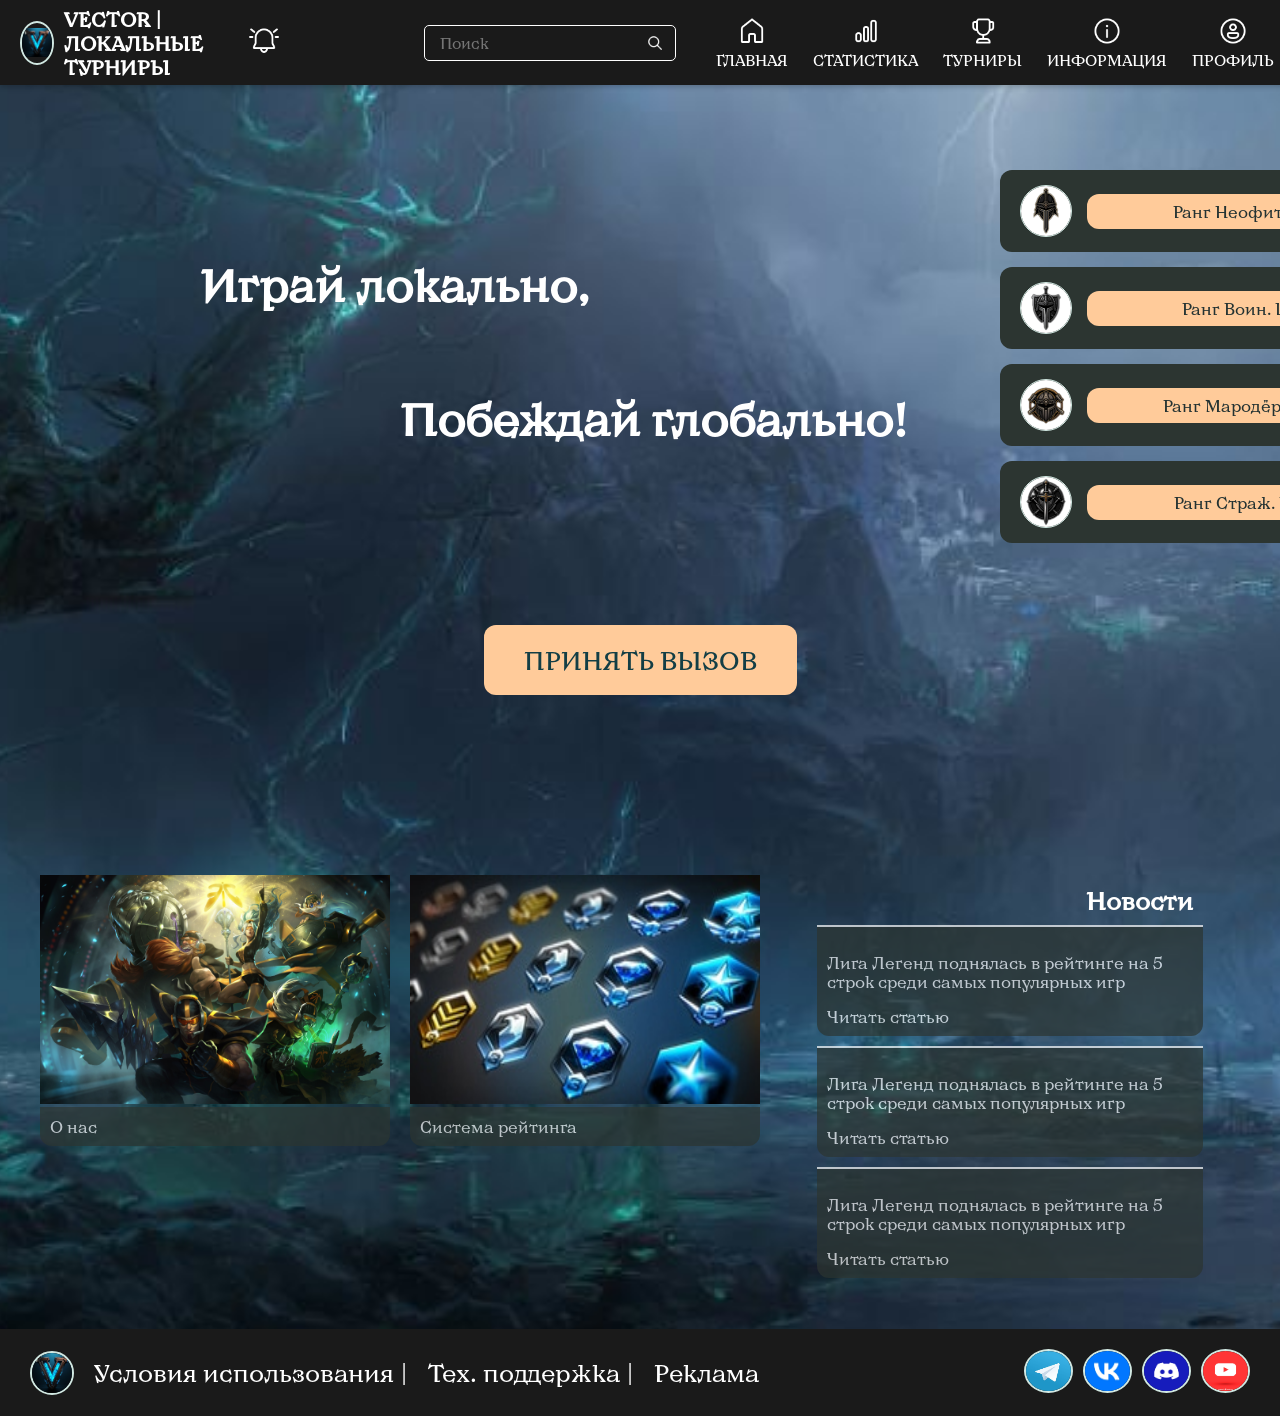
==== index.html @ 4cb8a170 "Figma layout Website" ====
<!DOCTYPE html>
<html lang="ru">
<head>
    <meta charset="UTF-8">
    <meta name="viewport" content="width=device-width, initial-scale=1.0">
    <title>VECTOR | ЛОКАЛЬНЫЕ ТУРНИРЫ</title>
    <link rel="stylesheet" href="style.css">
</head>
<body>
    <header>
       <div class="logo">
    <div class="logo-circle">
        <img src="images/logo_icon.jpg" alt="VECTOR Logo">
    </div>
    <span class="logo-text">VECTOR | <br>ЛОКАЛЬНЫЕ ТУРНИРЫ</span>
</div>
<div class="header-right">
   <div class="notification-bell">
            <img src="images/icons8-уведомление-48.png" alt="Уведомления" class="bell-icon">
        </div>      
    <div class="search-bar">
    <input type="text" placeholder="Поиск">
    <img src="images/icons8-лупа-48.png" alt="Поиск" class="search-icon">
</div>
</div>
       <nav>
    <ul>
        <li>
            <a href="index.html">
                <img src="images/icons8-главная-48.png" alt="Главная" class="nav-icon">
                <span>ГЛАВНАЯ</span>
            </a>
        </li>
        <li>
            <a href="#">
                <img src="images/icons8-рейтинг-48.png" alt="Статистика" class="nav-icon">
                <span>СТАТИСТИКА</span>
            </a>
        </li>
        <li>
            <a href="tourney_choiceMap.html">
                <img src="images/icons8-трофей-48.png" alt="Турниры" class="nav-icon">
                <span>ТУРНИРЫ</span>
            </a>
        </li>
        <li>
            <a href="info.html">
                <img src="images/icons8-информация-48.png" alt="Информация" class="nav-icon">
                <span>ИНФОРМАЦИЯ</span>
            </a>
        </li>
        <li>
            <a href="#">
                <img src="images/icons8_пользователь_мужчина_в_кружке_48.png" alt="Профиль" class="nav-icon">
                <span>ПРОФИЛЬ</span>
            </a>
        </li>
    </ul>
</nav>
    </header>
    <main>
        <section class="slogan1">
            <h1>Играй локально,</h1>
        </section>
        <section class="slogan2">
            <h2>Побеждай глобально!</h2>
        </section>
        <section class="rankings">
            <div class="rank">
                <div class="rank-logo">
                    <img src="images/Без имени-1.png" alt="Avatar1">
                </div>
                <div class="inner-rank">Ранг Неофит. I Дивизион</div>
            </div>
            <div class="rank">
                <div class="rank-logo">
                    <img src="images/Без имени-2.png" alt="Avatar1">
                </div>
                <div class="inner-rank">Ранг Воин. II Дивизион</div>
            </div>
            <div class="rank">
                <div class="rank-logo">
                    <img src="images/Без имени-3.png" alt="Avatar1">
                </div>
                <div class="inner-rank">Ранг Мародёр. III Дивизион</div>
            </div>
            <div class="rank">
                <div class="rank-logo">
                    <img src="images/Без имени-4.png" alt="Avatar1">
                </div>
                <div class="inner-rank">Ранг Страж. IV Дивизион</div>
            </div>
        </section>
        <button class="cta-button">ПРИНЯТЬ ВЫЗОВ</button>
        <section class="horizontal-blocks">
            <div class="info">
                <div class="info-item">
                    <img src="images/к2.jpg" alt="О нас">
                    <div class="text-block">
                    <div class="info-text">О нас</div>
                    </div>
                </div>
                <div class="info-item">
                    <img src="images/rating.jpg" alt="Система рейтинга">
                    <div class="text-block">
                    <div class="info-text">Система рейтинга</div>
                    </div>
                </div>
            </div>
    
            <div class="news">
                <h2 class="news-title">Новости</h2>
                <div class="news-item">
                    <p>Лига Легенд поднялась в рейтинге на 5 строк среди самых популярных игр</p>
                    <a href="#">Читать статью</a>
                </div>
                <div class="news-item">
                    <p>Лига Легенд поднялась в рейтинге на 5 строк среди самых популярных игр</p>
                    <a href="#">Читать статью</a>
                </div>
                <div class="news-item">
                    <p>Лига Легенд поднялась в рейтинге на 5 строк среди самых популярных игр</p>
                    <a href="#">Читать статью</a>
                </div>
            </div>
        </section>
    </main>
   <footer>
    <div class="footer-container">
        <div class="footer-links">
            <div class="logo">
                <div class="logo-circle">
                    <img src="images/logo_icon.jpg" alt="VECTOR Logo">
                </div>
            </div>
            <a href="#">Условия использования  | </a>
            <a href="#">Тех. поддержка  | </a>
            <a href="#">Реклама</a>
        </div>
        <div class="social-media">
            <a href="#"><img src="images/telega.jpg" alt="Telegram"></a>
            <a href="https://vk.com/xellkart" target="_blank" rel="noopener noreferrer"><img src="images/vk.jpg" alt="VK"></a>
            <a href="#"><img src="images/ds.jpg" alt="Discord"></a>
            <a href="#"><img src="images/youtube.jpg" alt="YouTube"></a>
        </div>
    </div>
</footer>
</body>
</html>
---- style.css ----
@font-face {
    font-family: 'KyivType Titling';
    src: url('fonts/KyivTypeTitling-Medium2.otf') format('opentype');
    font-weight: normal;
    font-style: normal;
    font-display: swap;
}
body {
    font-family: 'KyivType Titling', Medium2;
    background: url('images/background.jpg') no-repeat center center;
    background-attachment: scroll;
    background-size: cover;
    color: #ffffff;
    margin: 0;
    padding: 0;
}

header {
    position: fixed;
    display: flex;
    justify-content: space-between;
    align-items: center;
    padding: 0 20px;
    background-color: #1a1a1a;
    top: 0;         
    left: 0;        
    width: 98%;     
    z-index: 1000;   /* Чтобы шапка была поверх других элементов */
    box-shadow: 0 2px 5px rgba(0, 0, 0, 0.2); /* Тень для красоты */
}

.logo-text {
    font-size: 20px;
}
/* Обертка для элементов справа в шапке */
.header-right {
    display: flex;
    align-items: center;
    gap: 15px;
}

/* Стили для колокольчика */
.notification-bell {
    position: relative;
    cursor: pointer;
}

.bell-icon {
    padding-right:130px;
    width: 30px;
    height: 30px;
}

/* Счетчик уведомлений (необязательно) */
.notification-counter {
    position: absolute;
    top: -5px;
    right: -5px;
    background-color: #ff4757;
    color: white;
    border-radius: 50%;
    width: 18px;
    height: 18px;
    display: flex;
    align-items: center;
    justify-content: center;
    font-size: 10px;
    font-weight: bold;
}

/* Анимация при наведении */
.notification-bell:hover {
    transform: scale(1.1);
}

/* Обновленные стили для search-bar */
.search-bar {
    position: relative;
    display: flex;
    align-items: center;
}

.search-bar input {
    padding: 8px 35px 8px 15px;
    font-family: 'KyivType Titling', Medium2;
    font-size: 15px;
    padding: 8px 35px 8px 15px; /* Увеличиваем правый отступ для иконки */
    border: 1px solid #ffffff;
    border-radius: 5px; 
    background-color: #1a1a1a;
    color: #ffffff;
    width: 200px;
    outline: none;
}

.search-icon {
    position: absolute;
    right: 12px;
    width: 18px;
    height: 18px;
    pointer-events: none; /* Чтобы клик по иконке не блокировал поле ввода */
}

nav ul {
    list-style: none;
    display: flex;
    gap: 25px; /* Увеличиваем промежуток между пунктами */
}

nav li a {
    display: flex;
    flex-direction: column;
    align-items: center;
    color: #ffffff;
    text-decoration: none;
    gap: 5px; /* Расстояние между иконкой и текстом */
}

nav li a span {
    font-size: 15px; 
}

.nav-icon {
    width: 30px; /* Размер иконок */
    height: 30px;
    object-fit: contain;
}


/* Эффект при наведении */
nav a:hover {
    color: #00B7FF;
}

.slogan1 {
    font-size: 30px;
    padding-top: 200px;
    padding-left: 200px;
    margin: 20px 0;
}

.slogan2 {
    font-size: 30px;
    padding-top: 5px;
    padding-left: 400px;
    margin: 20px 0;
}

.rankings {
    position: absolute;
    top: 170px;
    left: 1000px;
    display: flex;
    flex-direction: column;
    gap: 15px;
}

.rank {
    background-color: #2C3531;
    padding: 15px 20px;
    border-radius: 12px;
    width: 450px;
    display: flex;
    align-items: center;
    gap: 15px;
    position: relative;
}

.rank-logo {
    width: 50px;
    height: 50px;
    border-radius: 50%;
    overflow: hidden;
    border: 1px solid #D1E8E2;
    flex-shrink: 0;
}

.rank-logo img {
    width: 100%;
    height: 100%;
    object-fit: contain;
}

.inner-rank {
    background-color: #FFCB9A;
    color: #233232;
    padding: 8px 15px;
    border-radius: 12px;
    flex-grow: 1;
    text-align: center;
}

.cta-button { 
    display: block;
    margin: 180px auto; 
    padding: 20px 40px;
    font-family: 'KyivType Titling', 'Medium2';
    background-color: #FFCB9A; 
    color: #133E45; 
    font-size: 25px;
    top: 200px; 
    border: none; 
    border-radius: 12px; 
    cursor: pointer; 
}


.horizontal-blocks {
    display: flex;
    justify-content: space-between;
    align-items: flex-start;
    gap: 20px;
    margin: 40px auto;
    max-width: 1200px;
    padding: 0 20px;
}

.info-item {
    position: relative; /* Родитель для абсолютного позиционирования */
    display: inline-block;
    min-width: 300px;
    max-width: 600px;
}

.text-block {
    position: absolute; /* Текст поверх изображения */
    bottom: 1; /* Прижимаем к низу */
    left: 0;
    background-color: #2C3531;
    opacity: 0.7;
    padding: 10px;
    border-bottom-left-radius: 12px;
    border-bottom-right-radius: 12px;
    width: 100%; /* На всю ширину родителя */
    box-sizing: border-box; /* Учитывает padding в ширине */
}

.info-text {
    color: #ffffff;
    margin: 0; /* Убираем отступы у текста */
}

.info {
    display: flex;
    gap: 20px;
}
.info-item img {
    width: 350px;
    height: 229px;
}
.news-title {
    text-align:right;
    margin: 10px auto;
    width: 80%;
    
}
.news {
    margin: 0px 0;
    padding-left: 300px;
    padding: 1px;
    border-radius: 12px;
}

.news-item {
    background-color: #2C3531;
    opacity: 70%;
    padding: 10px;
    border-top: 2px solid #ffffff; /* Белая линия только сверху */
    border-bottom-left-radius: 12px;
    border-bottom-right-radius: 12px;
    margin: 10px auto;
    width: 80%;
    text-align: left;
}

footer {
    background-color: #1a1a1a;
    padding: 10px 10px; /* Внешние отступы (как в header) */
}

.footer-container {
    display: flex;
    justify-content: space-between;
    align-items: center;
    padding: 10px 20px;
    background-color: #1a1a1a;
}

.footer-links {
    display: flex;
    align-items: center; /* Выравнивание лого и ссылок по вертикали */
    gap: 20px;
    font-size: 24px;
}

.social-media {
    display: flex;
    gap: 10px;
}

.social-media img {
    width: 45px;
    height: 40px;
    border-radius: 50%;
    border: 2px solid #D1E8E2;
}

a {
    text-decoration: none;
    color: #ffffff;
}

/* Стили для логотипа с кругом */
.logo {
    display: flex;
    align-items: center;
    gap: 10px;
    font-size: 24px;
    font-weight: bold;
}

.logo-circle {
    width: 40px;
    height: 40px;
    border-radius: 50%;
    display: flex;
    align-items: center;
    justify-content: center;
    overflow: hidden;
    border: 2px solid #D1E8E2;
}

.logo-circle img {
    width: 100%;
    height: 100%;
    object-fit: contain;
}
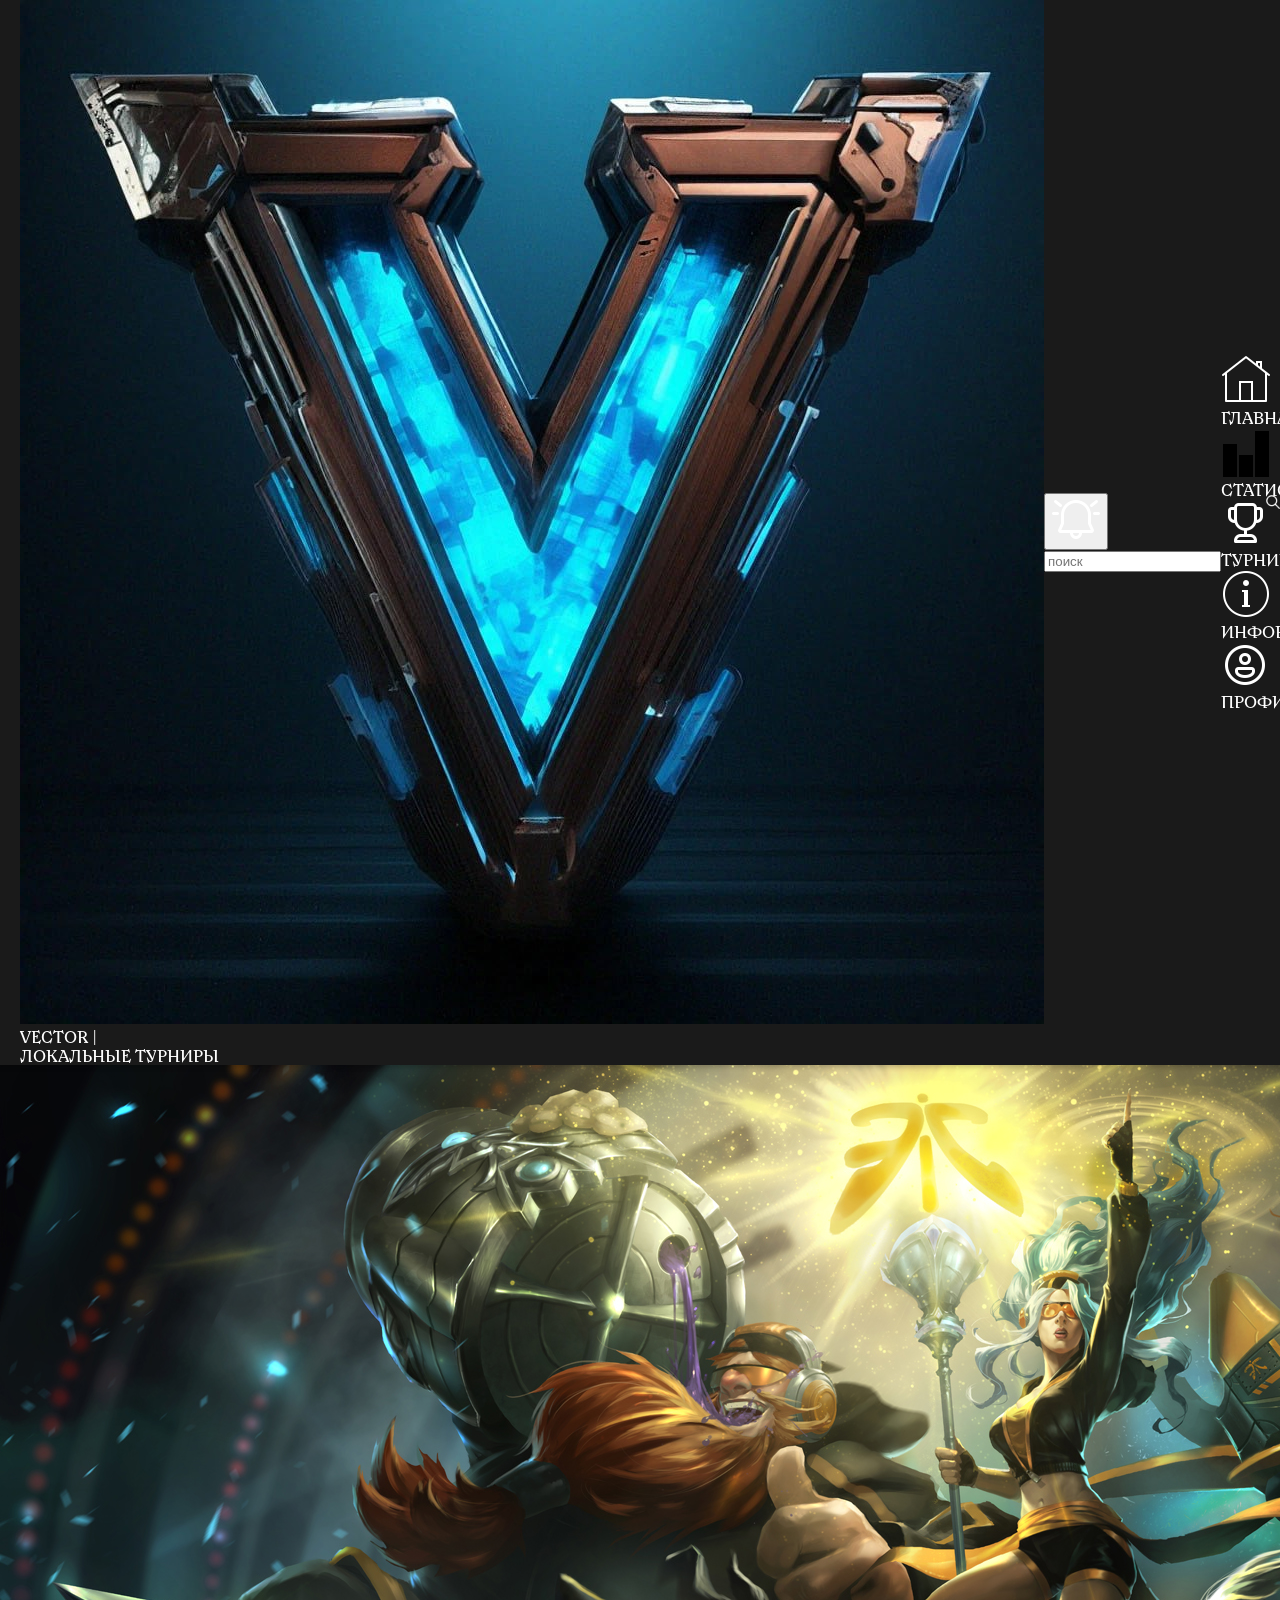
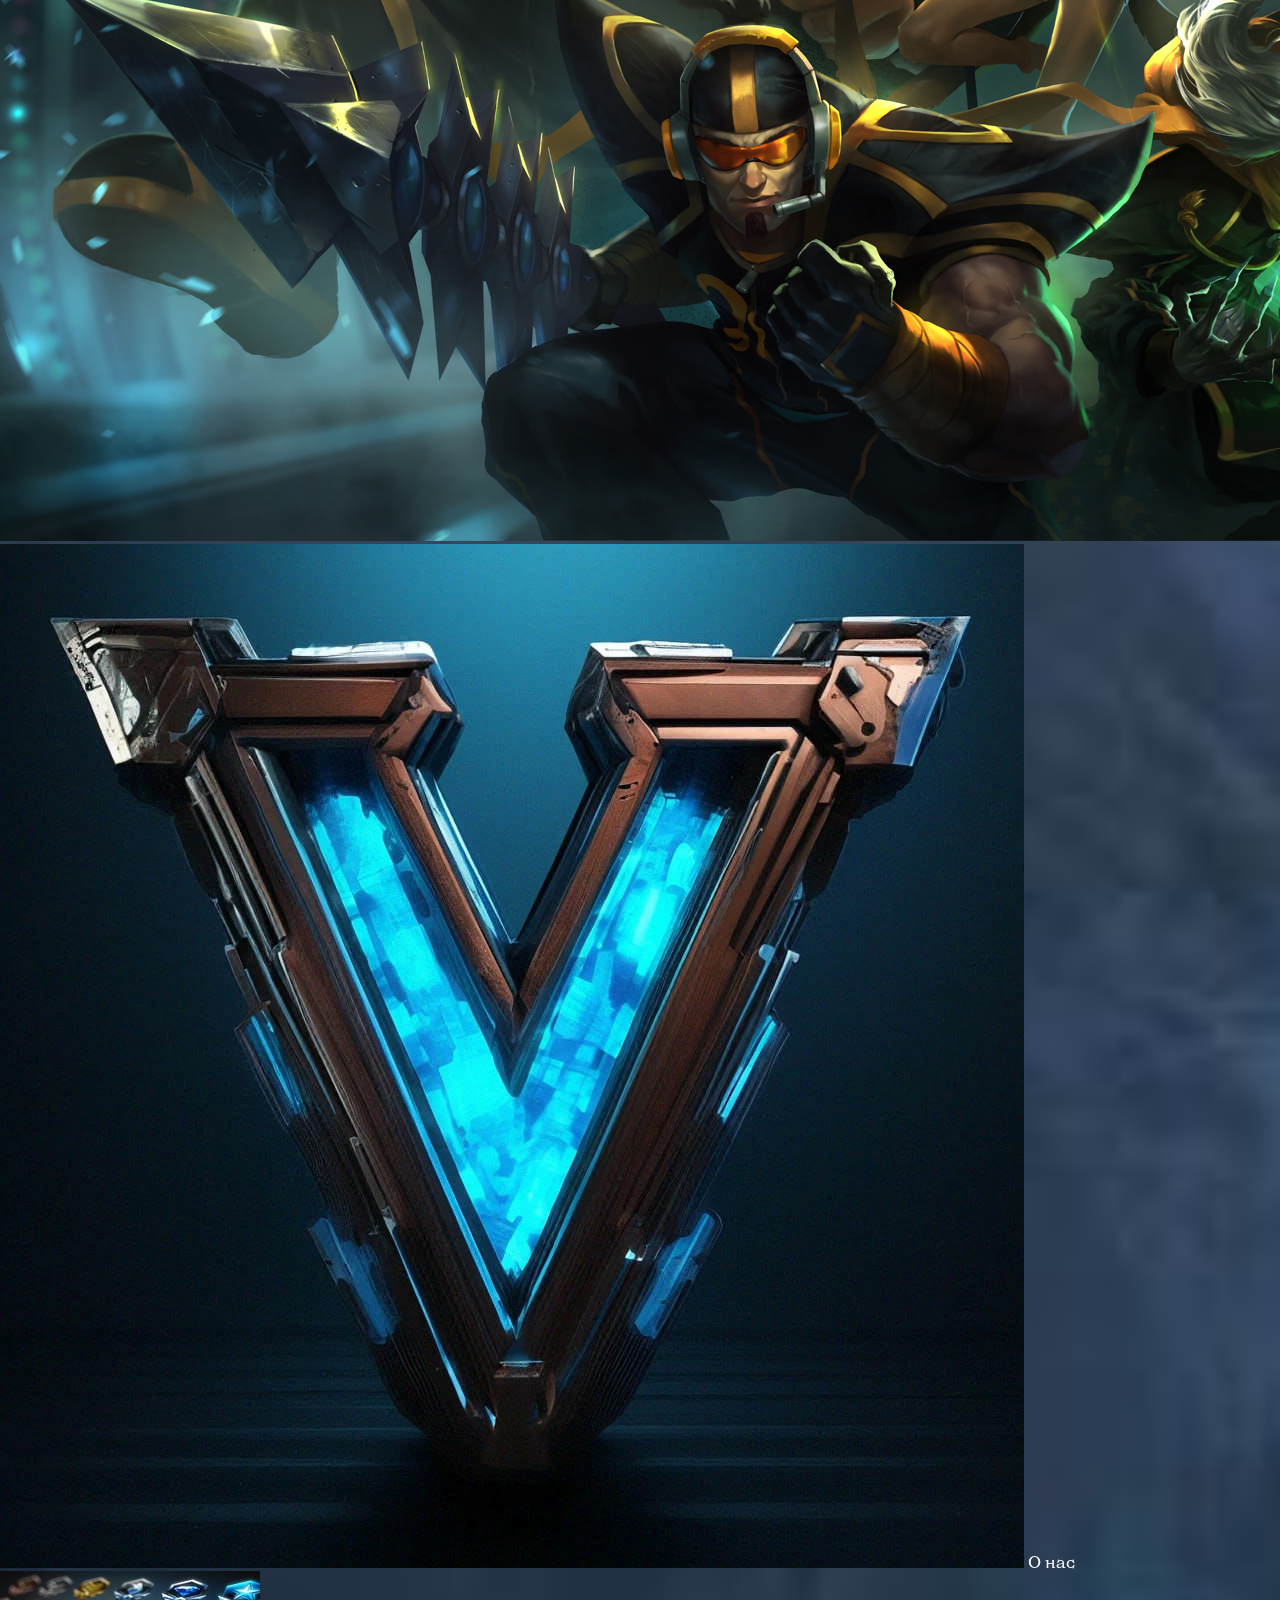
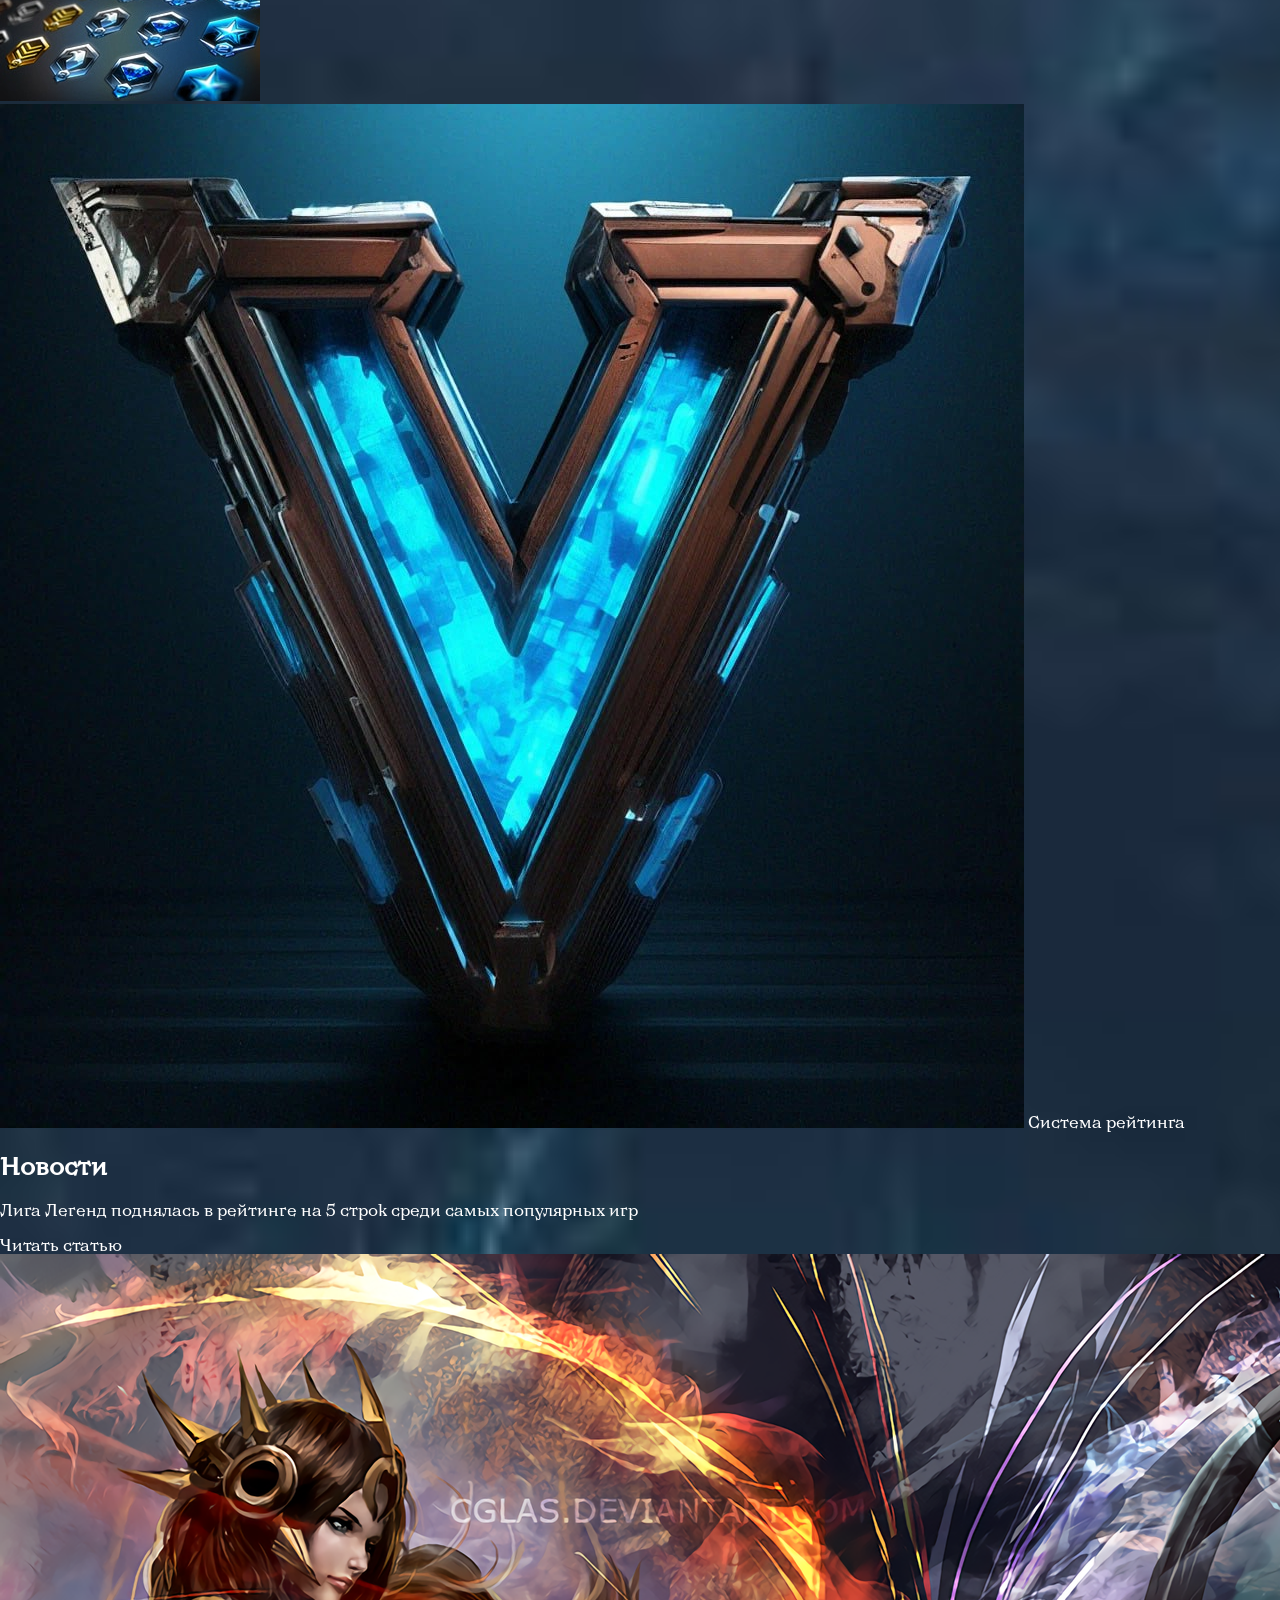
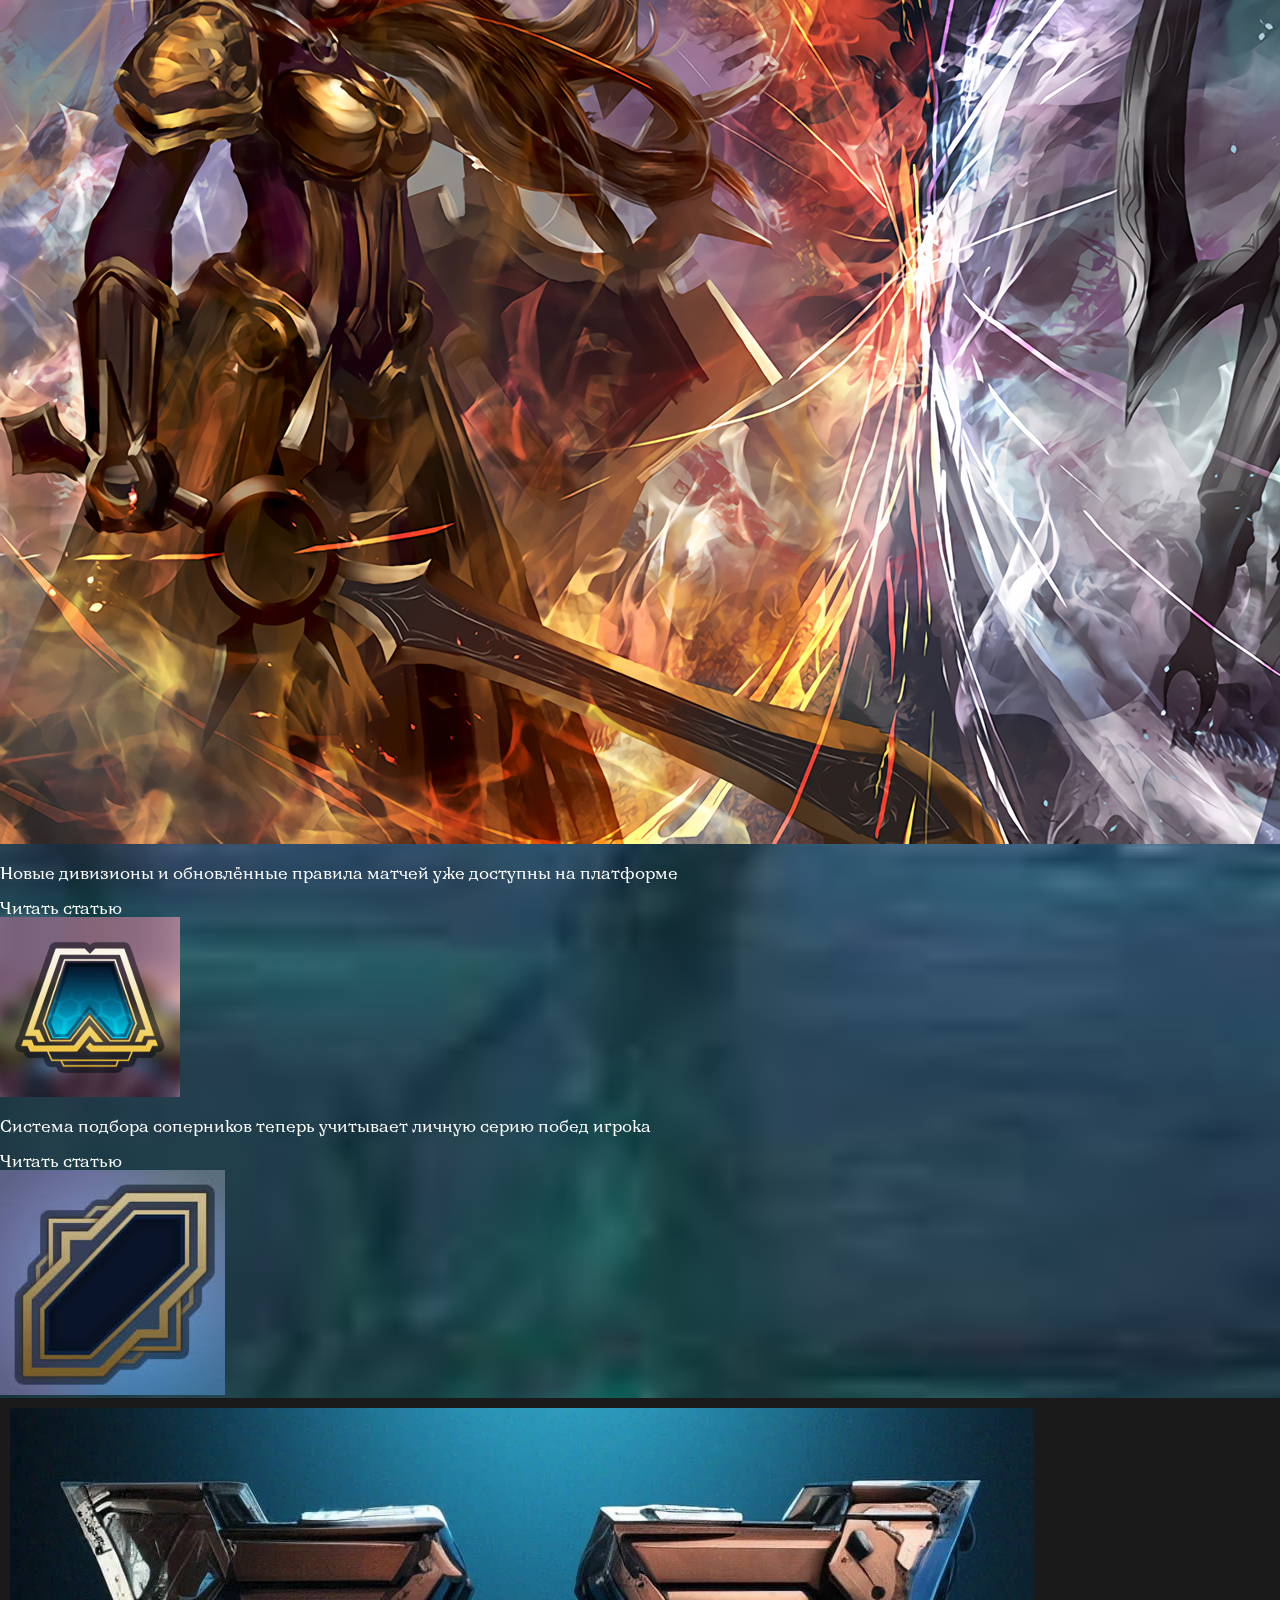
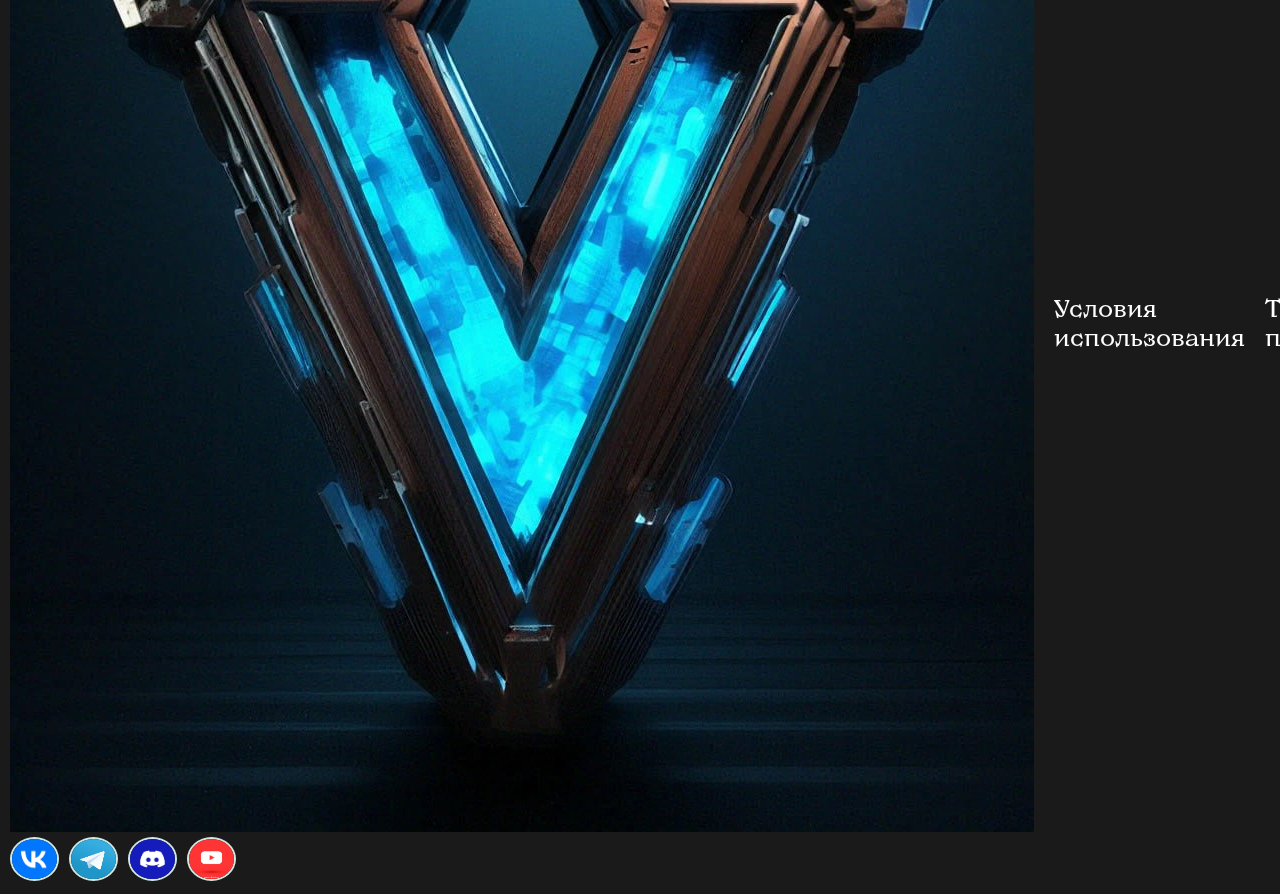
==== commit 0c740b4b: "Update home page layout" ====
--- a/index.html
+++ b/index.html
@@ -1,149 +1,157 @@
-<!DOCTYPE html>
+﻿<!DOCTYPE html>
 <html lang="ru">
 <head>
     <meta charset="UTF-8">
     <meta name="viewport" content="width=device-width, initial-scale=1.0">
-    <title>VECTOR | ЛОКАЛЬНЫЕ ТУРНИРЫ</title>
+    <title>VECTOR | Локальные турниры</title>
     <link rel="stylesheet" href="style.css">
 </head>
 <body>
-    <header>
-       <div class="logo">
-    <div class="logo-circle">
-        <img src="images/logo_icon.jpg" alt="VECTOR Logo">
-    </div>
-    <span class="logo-text">VECTOR | <br>ЛОКАЛЬНЫЕ ТУРНИРЫ</span>
-</div>
-<div class="header-right">
-   <div class="notification-bell">
-            <img src="images/icons8-уведомление-48.png" alt="Уведомления" class="bell-icon">
-        </div>      
-    <div class="search-bar">
-    <input type="text" placeholder="Поиск">
-    <img src="images/icons8-лупа-48.png" alt="Поиск" class="search-icon">
-</div>
-</div>
-       <nav>
-    <ul>
-        <li>
-            <a href="index.html">
-                <img src="images/icons8-главная-48.png" alt="Главная" class="nav-icon">
+    <header class="topbar">
+        <a class="brand" href="index.html" aria-label="VECTOR Локальные турниры">
+            <span class="brand-mark">
+                <img src="images/logo_icon.jpg" alt="Логотип VECTOR">
+            </span>
+            <span class="brand-text">VECTOR |<br>ЛОКАЛЬНЫЕ ТУРНИРЫ</span>
+        </a>
+
+        <div class="toolbar">
+            <button class="toolbar-icon" type="button" aria-label="Уведомления">
+                <img src="images/icons8-уведомление-48.png" alt="">
+            </button>
+
+            <label class="search" aria-label="Поиск">
+                <img class="search-icon" src="images/icons8-лупа-48.png" alt="">
+                <input type="search" placeholder="поиск">
+            </label>
+        </div>
+
+        <nav class="main-nav" aria-label="Основная навигация">
+            <a class="nav-link active" href="index.html">
+                <img src="images/icons8-главная-50.png" alt="">
                 <span>ГЛАВНАЯ</span>
             </a>
-        </li>
-        <li>
-            <a href="#">
-                <img src="images/icons8-рейтинг-48.png" alt="Статистика" class="nav-icon">
+            <a class="nav-link" href="#stat">
+                <img src="images/icons8-статистика-50.png" alt="">
                 <span>СТАТИСТИКА</span>
             </a>
-        </li>
-        <li>
-            <a href="tourney_choiceMap.html">
-                <img src="images/icons8-трофей-48.png" alt="Турниры" class="nav-icon">
+            <a class="nav-link" href="tourney_choiceMap.html">
+                <img src="images/icons8-трофей-48.png" alt="">
                 <span>ТУРНИРЫ</span>
             </a>
-        </li>
-        <li>
-            <a href="info.html">
-                <img src="images/icons8-информация-48.png" alt="Информация" class="nav-icon">
+            <a class="nav-link" href="info.html">
+                <img src="images/icons8-информация-50.png" alt="">
                 <span>ИНФОРМАЦИЯ</span>
             </a>
-        </li>
-        <li>
-            <a href="#">
-                <img src="images/icons8_пользователь_мужчина_в_кружке_48.png" alt="Профиль" class="nav-icon">
+            <a class="nav-link" href="anketa.html">
+                <img src="images/icons8_пользователь_мужчина_в_кружке_48.png" alt="">
                 <span>ПРОФИЛЬ</span>
             </a>
-        </li>
-    </ul>
-</nav>
+        </nav>
     </header>
-    <main>
-        <section class="slogan1">
-            <h1>Играй локально,</h1>
+
+    <main class="page-home">
+        <section class="hero">
+            <aside class="alerts-panel">
+                <div class="alert-card">Напоминание о запланированном матче 24.10 в 16:10</div>
+                <div class="alert-card">!! Кто-то принял ваш вызов !!</div>
+                <div class="alert-card">!! Вас пригласили в команду !!</div>
+            </aside>
+
+            <div class="hero-copy">
+                <p class="hero-line hero-line-top">Играй локально,</p>
+                <p class="hero-line hero-line-bottom">Побеждай глобально!</p>
+            </div>
+
+            <div class="ranks" id="stat">
+                <article class="rank-card">
+                    <div class="rank-emblem"><img src="images/Без имени-1.png" alt="Неофит"></div>
+                    <div class="rank-title">Ранг Неофит. I Дивизион</div>
+                </article>
+                <article class="rank-card">
+                    <div class="rank-emblem"><img src="images/Без имени-2.png" alt="Воин"></div>
+                    <div class="rank-title">Ранг Воин. II Дивизион</div>
+                </article>
+                <article class="rank-card">
+                    <div class="rank-emblem"><img src="images/Без имени-3.png" alt="Мародёр"></div>
+                    <div class="rank-title">Ранг Мародёр. III Дивизион</div>
+                </article>
+                <article class="rank-card">
+                    <div class="rank-emblem"><img src="images/Без имени-4.png" alt="Страж"></div>
+                    <div class="rank-title">Ранг Страж. IV Дивизион</div>
+                </article>
+            </div>
+
+            <a class="cta-button" href="tourney_choiceMap.html">ПРИНЯТЬ ВЫЗОВ</a>
         </section>
-        <section class="slogan2">
-            <h2>Побеждай глобально!</h2>
-        </section>
-        <section class="rankings">
-            <div class="rank">
-                <div class="rank-logo">
-                    <img src="images/Без имени-1.png" alt="Avatar1">
-                </div>
-                <div class="inner-rank">Ранг Неофит. I Дивизион</div>
+
+        <section class="content-grid">
+            <div class="feature-cards">
+                <article class="feature-card">
+                    <img class="feature-image" src="images/к2.jpg" alt="О нас">
+                    <div class="feature-caption">
+                        <img src="images/logo_icon.jpg" alt="">
+                        <span>О нас</span>
+                    </div>
+                </article>
+
+                <article class="feature-card">
+                    <img class="feature-image" src="images/rating.jpg" alt="Система рейтинга">
+                    <div class="feature-caption">
+                        <img src="images/logo_icon.jpg" alt="">
+                        <span>Система рейтинга</span>
+                    </div>
+                </article>
             </div>
-            <div class="rank">
-                <div class="rank-logo">
-                    <img src="images/Без имени-2.png" alt="Avatar1">
-                </div>
-                <div class="inner-rank">Ранг Воин. II Дивизион</div>
-            </div>
-            <div class="rank">
-                <div class="rank-logo">
-                    <img src="images/Без имени-3.png" alt="Avatar1">
-                </div>
-                <div class="inner-rank">Ранг Мародёр. III Дивизион</div>
-            </div>
-            <div class="rank">
-                <div class="rank-logo">
-                    <img src="images/Без имени-4.png" alt="Avatar1">
-                </div>
-                <div class="inner-rank">Ранг Страж. IV Дивизион</div>
-            </div>
-        </section>
-        <button class="cta-button">ПРИНЯТЬ ВЫЗОВ</button>
-        <section class="horizontal-blocks">
-            <div class="info">
-                <div class="info-item">
-                    <img src="images/к2.jpg" alt="О нас">
-                    <div class="text-block">
-                    <div class="info-text">О нас</div>
+
+            <section class="news-block" aria-labelledby="news-title">
+                <h2 id="news-title">Новости</h2>
+
+                <article class="news-card">
+                    <div class="news-copy">
+                        <p>Лига Легенд поднялась в рейтинге на 5 строк среди самых популярных игр</p>
+                        <a href="info.html">Читать статью</a>
                     </div>
-                </div>
-                <div class="info-item">
-                    <img src="images/rating.jpg" alt="Система рейтинга">
-                    <div class="text-block">
-                    <div class="info-text">Система рейтинга</div>
+                    <img src="images/новость2.png" alt="Новость League of Legends">
+                </article>
+
+                <article class="news-card">
+                    <div class="news-copy">
+                        <p>Новые дивизионы и обновлённые правила матчей уже доступны на платформе</p>
+                        <a href="info.html">Читать статью</a>
                     </div>
-                </div>
-            </div>
-    
-            <div class="news">
-                <h2 class="news-title">Новости</h2>
-                <div class="news-item">
-                    <p>Лига Легенд поднялась в рейтинге на 5 строк среди самых популярных игр</p>
-                    <a href="#">Читать статью</a>
-                </div>
-                <div class="news-item">
-                    <p>Лига Легенд поднялась в рейтинге на 5 строк среди самых популярных игр</p>
-                    <a href="#">Читать статью</a>
-                </div>
-                <div class="news-item">
-                    <p>Лига Легенд поднялась в рейтинге на 5 строк среди самых популярных игр</p>
-                    <a href="#">Читать статью</a>
-                </div>
-            </div>
+                    <img src="images/тфт.png" alt="Новость о рангах">
+                </article>
+
+                <article class="news-card">
+                    <div class="news-copy">
+                        <p>Система подбора соперников теперь учитывает личную серию побед игрока</p>
+                        <a href="info.html">Читать статью</a>
+                    </div>
+                    <img src="images/арам.png" alt="Новость о матчмейкинге">
+                </article>
+            </section>
         </section>
     </main>
-   <footer>
-    <div class="footer-container">
+
+    <footer class="site-footer">
         <div class="footer-links">
-            <div class="logo">
-                <div class="logo-circle">
-                    <img src="images/logo_icon.jpg" alt="VECTOR Logo">
-                </div>
-            </div>
-            <a href="#">Условия использования  | </a>
-            <a href="#">Тех. поддержка  | </a>
+            <a class="footer-brand" href="index.html">
+                <span class="brand-mark">
+                    <img src="images/logo_icon.jpg" alt="Логотип VECTOR">
+                </span>
+            </a>
+            <a href="#">Условия использования</a>
+            <a href="#">Тех. поддержка</a>
             <a href="#">Реклама</a>
         </div>
+
         <div class="social-media">
+            <a href="https://vk.com/xellkart" target="_blank" rel="noopener noreferrer"><img src="images/vk.jpg" alt="VK"></a>
             <a href="#"><img src="images/telega.jpg" alt="Telegram"></a>
-            <a href="https://vk.com/xellkart" target="_blank" rel="noopener noreferrer"><img src="images/vk.jpg" alt="VK"></a>
             <a href="#"><img src="images/ds.jpg" alt="Discord"></a>
             <a href="#"><img src="images/youtube.jpg" alt="YouTube"></a>
         </div>
-    </div>
-</footer>
+    </footer>
 </body>
 </html>
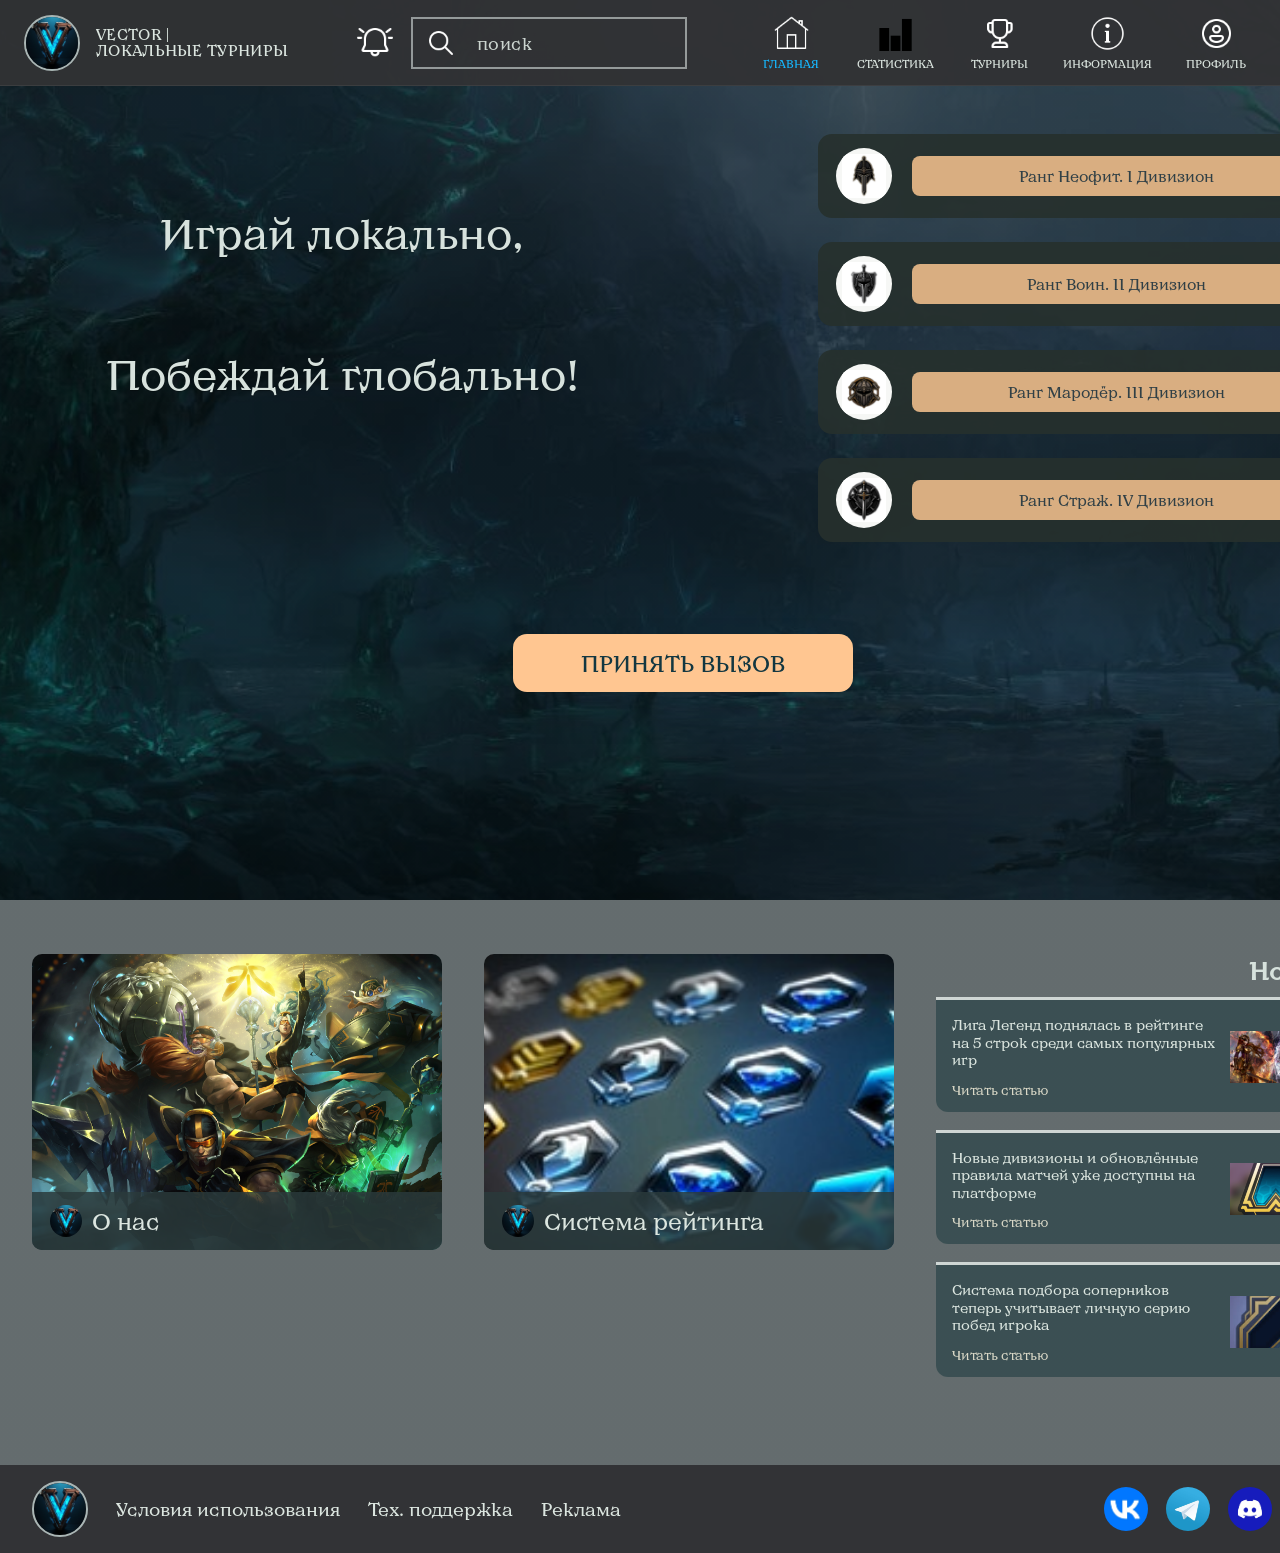
==== commit 51f76b8e: "Update hero text and notifications popup" ====
--- a/index.html
+++ b/index.html
@@ -16,7 +16,7 @@
         </a>
 
         <div class="toolbar">
-            <button class="toolbar-icon" type="button" aria-label="Уведомления">
+            <button class="toolbar-icon notification-toggle" type="button" aria-label="Уведомления">
                 <img src="images/icons8-уведомление-48.png" alt="">
             </button>
 
@@ -24,6 +24,12 @@
                 <img class="search-icon" src="images/icons8-лупа-48.png" alt="">
                 <input type="search" placeholder="поиск">
             </label>
+
+            <aside class="notifications-popup" id="notifications-popup" aria-hidden="true">
+                <div class="alert-card">??????????? ? ??????????????? ????? 24.10 ? 16:10</div>
+                <div class="alert-card">!! ???-?? ?????? ??? ????? !!</div>
+                <div class="alert-card">!! ??? ?????????? ? ??????? !!</div>
+            </aside>
         </div>
 
         <nav class="main-nav" aria-label="Основная навигация">
@@ -52,12 +58,6 @@
 
     <main class="page-home">
         <section class="hero">
-            <aside class="alerts-panel">
-                <div class="alert-card">Напоминание о запланированном матче 24.10 в 16:10</div>
-                <div class="alert-card">!! Кто-то принял ваш вызов !!</div>
-                <div class="alert-card">!! Вас пригласили в команду !!</div>
-            </aside>
-
             <div class="hero-copy">
                 <p class="hero-line hero-line-top">Играй локально,</p>
                 <p class="hero-line hero-line-bottom">Побеждай глобально!</p>
@@ -153,5 +153,37 @@
             <a href="#"><img src="images/youtube.jpg" alt="YouTube"></a>
         </div>
     </footer>
+
+    <script>
+        const notificationButton = document.querySelector('.notification-toggle');
+        const notificationPopup = document.querySelector('#notifications-popup');
+
+        if (notificationButton && notificationPopup) {
+            notificationButton.addEventListener('click', (event) => {
+                event.stopPropagation();
+                const isOpen = notificationPopup.classList.toggle('is-open');
+                notificationButton.setAttribute('aria-expanded', String(isOpen));
+                notificationPopup.setAttribute('aria-hidden', String(!isOpen));
+            });
+
+            notificationPopup.addEventListener('click', (event) => {
+                event.stopPropagation();
+            });
+
+            document.addEventListener('click', () => {
+                notificationPopup.classList.remove('is-open');
+                notificationButton.setAttribute('aria-expanded', 'false');
+                notificationPopup.setAttribute('aria-hidden', 'true');
+            });
+
+            document.addEventListener('keydown', (event) => {
+                if (event.key === 'Escape') {
+                    notificationPopup.classList.remove('is-open');
+                    notificationButton.setAttribute('aria-expanded', 'false');
+                    notificationPopup.setAttribute('aria-hidden', 'true');
+                }
+            });
+        }
+    </script>
 </body>
 </html>
--- a/style.css
+++ b/style.css
@@ -1,338 +1,470 @@
-@font-face {
+﻿@font-face {
     font-family: 'KyivType Titling';
     src: url('fonts/KyivTypeTitling-Medium2.otf') format('opentype');
-    font-weight: normal;
+    font-weight: 500;
     font-style: normal;
     font-display: swap;
 }
+
+:root {
+    --bg-dark: #2f3134;
+    --panel: rgba(33, 42, 39, 0.9);
+    --panel-soft: rgba(23, 31, 30, 0.78);
+    --accent: #f4c28f;
+    --accent-text: #1f3b3d;
+    --text: #dce6e0;
+    --muted: #b9c3bf;
+    --line: rgba(228, 236, 232, 0.2);
+    --active: #17b8ff;
+}
+
+* {
+    box-sizing: border-box;
+}
+
+html {
+    scroll-behavior: smooth;
+}
+
 body {
-    font-family: 'KyivType Titling', Medium2;
-    background: url('images/background.jpg') no-repeat center center;
-    background-attachment: scroll;
-    background-size: cover;
-    color: #ffffff;
     margin: 0;
-    padding: 0;
-}
-
-header {
+    min-width: 1366px;
+    font-family: 'KyivType Titling', serif;
+    color: var(--text);
+    background:
+        linear-gradient(rgba(5, 18, 21, 0.62), rgba(5, 18, 21, 0.62)),
+        url('images/background.jpg') center top / cover no-repeat fixed;
+}
+
+a {
+    color: inherit;
+    text-decoration: none;
+}
+
+img {
+    display: block;
+    max-width: 100%;
+}
+
+.topbar {
     position: fixed;
-    display: flex;
-    justify-content: space-between;
-    align-items: center;
-    padding: 0 20px;
-    background-color: #1a1a1a;
-    top: 0;         
-    left: 0;        
-    width: 98%;     
-    z-index: 1000;   /* Чтобы шапка была поверх других элементов */
-    box-shadow: 0 2px 5px rgba(0, 0, 0, 0.2); /* Тень для красоты */
-}
-
-.logo-text {
-    font-size: 20px;
-}
-/* Обертка для элементов справа в шапке */
-.header-right {
-    display: flex;
-    align-items: center;
-    gap: 15px;
-}
-
-/* Стили для колокольчика */
-.notification-bell {
-    position: relative;
-    cursor: pointer;
-}
-
-.bell-icon {
-    padding-right:130px;
-    width: 30px;
-    height: 30px;
-}
-
-/* Счетчик уведомлений (необязательно) */
-.notification-counter {
-    position: absolute;
-    top: -5px;
-    right: -5px;
-    background-color: #ff4757;
-    color: white;
-    border-radius: 50%;
-    width: 18px;
-    height: 18px;
-    display: flex;
-    align-items: center;
-    justify-content: center;
-    font-size: 10px;
-    font-weight: bold;
-}
-
-/* Анимация при наведении */
-.notification-bell:hover {
-    transform: scale(1.1);
-}
-
-/* Обновленные стили для search-bar */
-.search-bar {
-    position: relative;
-    display: flex;
-    align-items: center;
-}
-
-.search-bar input {
-    padding: 8px 35px 8px 15px;
-    font-family: 'KyivType Titling', Medium2;
-    font-size: 15px;
-    padding: 8px 35px 8px 15px; /* Увеличиваем правый отступ для иконки */
-    border: 1px solid #ffffff;
-    border-radius: 5px; 
-    background-color: #1a1a1a;
-    color: #ffffff;
-    width: 200px;
-    outline: none;
-}
-
-.search-icon {
-    position: absolute;
-    right: 12px;
-    width: 18px;
-    height: 18px;
-    pointer-events: none; /* Чтобы клик по иконке не блокировал поле ввода */
-}
-
-nav ul {
-    list-style: none;
-    display: flex;
-    gap: 25px; /* Увеличиваем промежуток между пунктами */
-}
-
-nav li a {
-    display: flex;
-    flex-direction: column;
-    align-items: center;
-    color: #ffffff;
-    text-decoration: none;
-    gap: 5px; /* Расстояние между иконкой и текстом */
-}
-
-nav li a span {
-    font-size: 15px; 
-}
-
-.nav-icon {
-    width: 30px; /* Размер иконок */
-    height: 30px;
-    object-fit: contain;
-}
-
-
-/* Эффект при наведении */
-nav a:hover {
-    color: #00B7FF;
-}
-
-.slogan1 {
-    font-size: 30px;
-    padding-top: 200px;
-    padding-left: 200px;
-    margin: 20px 0;
-}
-
-.slogan2 {
-    font-size: 30px;
-    padding-top: 5px;
-    padding-left: 400px;
-    margin: 20px 0;
-}
-
-.rankings {
-    position: absolute;
-    top: 170px;
-    left: 1000px;
-    display: flex;
-    flex-direction: column;
-    gap: 15px;
-}
-
-.rank {
-    background-color: #2C3531;
-    padding: 15px 20px;
-    border-radius: 12px;
-    width: 450px;
-    display: flex;
-    align-items: center;
-    gap: 15px;
-    position: relative;
-}
-
-.rank-logo {
-    width: 50px;
-    height: 50px;
+    top: 0;
+    left: 0;
+    right: 0;
+    height: 86px;
+    padding: 12px 24px;
+    display: grid;
+    grid-template-columns: 315px 330px 1fr;
+    align-items: center;
+    gap: 18px;
+    background: rgba(49, 50, 53, 0.96);
+    border-bottom: 1px solid rgba(255, 255, 255, 0.06);
+    z-index: 1000;
+}
+
+.brand {
+    display: flex;
+    align-items: center;
+    gap: 16px;
+}
+
+.brand-mark {
+    width: 56px;
+    height: 56px;
     border-radius: 50%;
     overflow: hidden;
-    border: 1px solid #D1E8E2;
-    flex-shrink: 0;
-}
-
-.rank-logo img {
+    border: 2px solid rgba(210, 226, 223, 0.75);
+    flex: 0 0 auto;
+}
+
+.brand-mark img {
+    width: 100%;
+    height: 100%;
+    object-fit: cover;
+}
+
+.brand-text {
+    font-size: 15px;
+    line-height: 1.06;
+    letter-spacing: 0.02em;
+}
+
+.toolbar {
+    position: relative;
+    display: flex;
+    align-items: center;
+    gap: 18px;
+}
+
+.toolbar-icon {
+    width: 36px;
+    height: 36px;
+    padding: 0;
+    border: 0;
+    background: transparent;
+    cursor: pointer;
+}
+
+.toolbar-icon img {
     width: 100%;
     height: 100%;
     object-fit: contain;
 }
 
-.inner-rank {
-    background-color: #FFCB9A;
-    color: #233232;
-    padding: 8px 15px;
-    border-radius: 12px;
-    flex-grow: 1;
+.search {
+    position: relative;
+    width: 280px;
+}
+
+.search input {
+    width: 100%;
+    height: 52px;
+    padding: 10px 16px 10px 64px;
+    border: 2px solid rgba(221, 230, 228, 0.58);
+    background: transparent;
+    color: var(--text);
+    font: inherit;
+    font-size: 17px;
+    letter-spacing: 0.03em;
+    outline: none;
+}
+
+.search input::placeholder {
+    color: var(--text);
+    opacity: 0.9;
+}
+
+.search-icon {
+    position: absolute;
+    top: 50%;
+    left: 14px;
+    width: 32px;
+    height: 32px;
+    transform: translateY(-50%);
+    pointer-events: none;
+}
+
+.main-nav {
+    display: flex;
+    justify-content: flex-end;
+    gap: 24px;
+    align-items: center;
+}
+
+.nav-link {
+    display: flex;
+    flex-direction: column;
+    align-items: center;
+    gap: 6px;
+    min-width: 80px;
+    color: var(--text);
+    transition: color 0.2s ease, transform 0.2s ease;
+}
+
+.nav-link img {
+    width: 35px;
+    height: 35px;
+    object-fit: contain;
+}
+
+.nav-link span {
+    font-size: 11px;
+    white-space: nowrap;
+}
+
+.nav-link:hover,
+.nav-link.active {
+    color: var(--active);
+}
+
+.nav-link:hover {
+    transform: translateY(-2px);
+}
+
+.page-home {
+    padding-top: 86px;
+}
+
+.hero {
+    position: relative;
+    min-height: 860px;
+    padding: 46px 32px 36px;
+}
+
+.notifications-popup {
+    position: absolute;
+    top: calc(100% + 14px);
+    left: 0;
+    width: 340px;
+    padding: 14px 16px 18px;
+    border: 2px solid rgba(220, 228, 224, 0.65);
+    border-radius: 14px;
+    background: rgba(30, 35, 34, 0.96);
+    box-shadow: 0 18px 36px rgba(0, 0, 0, 0.32);
+    opacity: 0;
+    visibility: hidden;
+    transform: translateY(-8px);
+    transition: opacity 0.18s ease, transform 0.18s ease, visibility 0.18s ease;
+    z-index: 1100;
+}
+
+.notifications-popup.is-open {
+    opacity: 1;
+    visibility: visible;
+    transform: translateY(0);
+}
+
+.alert-card {
+    margin-bottom: 18px;
+    padding: 14px 16px;
+    border-radius: 14px;
+    background: var(--accent);
+    color: var(--accent-text);
+    font-size: 14px;
+    line-height: 1.25;
+}
+
+.alert-card:last-child {
+    margin-bottom: 0;
+}
+
+.hero-copy {
+    width: 620px;
+    padding-top: 78px;
+    display: flex;
+    flex-direction: column;
+    align-items: center;
+    justify-content: center;
     text-align: center;
 }
 
-.cta-button { 
-    display: block;
-    margin: 180px auto; 
-    padding: 20px 40px;
-    font-family: 'KyivType Titling', 'Medium2';
-    background-color: #FFCB9A; 
-    color: #133E45; 
-    font-size: 25px;
-    top: 200px; 
-    border: none; 
-    border-radius: 12px; 
-    cursor: pointer; 
-}
-
-
-.horizontal-blocks {
-    display: flex;
-    justify-content: space-between;
-    align-items: flex-start;
+.hero-line {
+    margin: 0;
+    color: #d7e2dd;
+    text-shadow: 0 1px 0 rgba(0, 0, 0, 0.22);
+    font-size: 42px;
+    line-height: 1.08;
+}
+
+.hero-line-top {
+    padding-left: 0;
+}
+
+.hero-line-bottom {
+    padding-top: 96px;
+    padding-left: 0;
+}
+
+.ranks {
+    position: absolute;
+    top: 48px;
+    right: 28px;
+    width: 520px;
+    display: flex;
+    flex-direction: column;
+    gap: 24px;
+}
+
+.rank-card {
+    display: flex;
+    align-items: center;
     gap: 20px;
-    margin: 40px auto;
-    max-width: 1200px;
-    padding: 0 20px;
-}
-
-.info-item {
-    position: relative; /* Родитель для абсолютного позиционирования */
-    display: inline-block;
-    min-width: 300px;
-    max-width: 600px;
-}
-
-.text-block {
-    position: absolute; /* Текст поверх изображения */
-    bottom: 1; /* Прижимаем к низу */
-    left: 0;
-    background-color: #2C3531;
-    opacity: 0.7;
-    padding: 10px;
-    border-bottom-left-radius: 12px;
-    border-bottom-right-radius: 12px;
-    width: 100%; /* На всю ширину родителя */
-    box-sizing: border-box; /* Учитывает padding в ширине */
-}
-
-.info-text {
-    color: #ffffff;
-    margin: 0; /* Убираем отступы у текста */
-}
-
-.info {
-    display: flex;
-    gap: 20px;
-}
-.info-item img {
-    width: 350px;
-    height: 229px;
-}
-.news-title {
-    text-align:right;
-    margin: 10px auto;
-    width: 80%;
-    
-}
-.news {
-    margin: 0px 0;
-    padding-left: 300px;
-    padding: 1px;
-    border-radius: 12px;
-}
-
-.news-item {
-    background-color: #2C3531;
-    opacity: 70%;
-    padding: 10px;
-    border-top: 2px solid #ffffff; /* Белая линия только сверху */
-    border-bottom-left-radius: 12px;
-    border-bottom-right-radius: 12px;
-    margin: 10px auto;
-    width: 80%;
-    text-align: left;
-}
-
-footer {
-    background-color: #1a1a1a;
-    padding: 10px 10px; /* Внешние отступы (как в header) */
-}
-
-.footer-container {
-    display: flex;
-    justify-content: space-between;
-    align-items: center;
-    padding: 10px 20px;
-    background-color: #1a1a1a;
-}
-
-.footer-links {
-    display: flex;
-    align-items: center; /* Выравнивание лого и ссылок по вертикали */
-    gap: 20px;
-    font-size: 24px;
-}
-
-.social-media {
-    display: flex;
-    gap: 10px;
-}
-
-.social-media img {
-    width: 45px;
-    height: 40px;
+    padding: 14px 18px;
+    border-radius: 14px;
+    background: rgba(38, 48, 45, 0.9);
+}
+
+.rank-emblem {
+    width: 56px;
+    height: 56px;
     border-radius: 50%;
-    border: 2px solid #D1E8E2;
-}
-
-a {
-    text-decoration: none;
-    color: #ffffff;
-}
-
-/* Стили для логотипа с кругом */
-.logo {
-    display: flex;
-    align-items: center;
-    gap: 10px;
-    font-size: 24px;
-    font-weight: bold;
-}
-
-.logo-circle {
-    width: 40px;
-    height: 40px;
-    border-radius: 50%;
+    background: #f6f7f5;
     display: flex;
     align-items: center;
     justify-content: center;
     overflow: hidden;
-    border: 2px solid #D1E8E2;
-}
-
-.logo-circle img {
+    flex: 0 0 auto;
+}
+
+.rank-emblem img {
+    width: 78%;
+    height: 78%;
+    object-fit: contain;
+}
+
+.rank-title {
+    flex: 1;
+    min-height: 40px;
+    padding: 8px 16px;
+    border-radius: 8px;
+    background: #d9ae81;
+    color: #314046;
+    font-size: 15px;
+    display: flex;
+    align-items: center;
+    justify-content: center;
+    text-align: center;
+}
+
+.cta-button {
+    position: absolute;
+    top: 548px;
+    left: 50%;
+    transform: translateX(-50%);
+    min-width: 340px;
+    padding: 16px 24px;
+    border-radius: 14px;
+    background: #ffc691;
+    color: #133741;
+    font-size: 22px;
+    text-align: center;
+    box-shadow: 0 18px 36px rgba(0, 0, 0, 0.16);
+}
+
+.content-grid {
+    display: grid;
+    grid-template-columns: 1fr 420px;
+    gap: 42px;
+    padding: 8px 32px 70px;
+    align-items: start;
+}
+
+.feature-cards {
+    display: flex;
+    gap: 42px;
+}
+
+.feature-card {
+    position: relative;
+    width: 410px;
+    border-radius: 10px;
+    overflow: hidden;
+    background: rgba(25, 33, 33, 0.55);
+}
+
+.feature-image {
+    width: 100%;
+    height: 296px;
+    object-fit: cover;
+}
+
+.feature-caption {
+    position: absolute;
+    left: 0;
+    right: 0;
+    bottom: 0;
+    height: 58px;
+    padding: 0 18px;
+    display: flex;
+    align-items: center;
+    gap: 10px;
+    background: rgba(42, 58, 59, 0.84);
+}
+
+.feature-caption img {
+    width: 32px;
+    height: 32px;
+    border-radius: 50%;
+}
+
+.feature-caption span {
+    font-size: 23px;
+}
+
+.news-block {
+    padding-top: 2px;
+}
+
+.news-block h2 {
+    margin: 0 0 12px;
+    text-align: right;
+    font-size: 24px;
+    color: #d7e2dd;
+}
+
+.news-card {
+    display: grid;
+    grid-template-columns: 1fr 110px;
+    gap: 14px;
+    align-items: center;
+    margin-bottom: 18px;
+    padding: 16px 16px 14px;
+    border-top: 3px solid rgba(233, 238, 236, 0.85);
+    border-radius: 0 0 12px 12px;
+    background: rgba(50, 74, 78, 0.82);
+}
+
+.news-card img {
+    width: 92px;
+    height: 52px;
+    object-fit: cover;
+}
+
+.news-copy p {
+    margin: 0 0 10px;
+    font-size: 14px;
+    line-height: 1.25;
+}
+
+.news-copy a {
+    display: inline-block;
+    font-size: 13px;
+    color: #d8d7c6;
+}
+
+.site-footer {
+    display: flex;
+    justify-content: space-between;
+    align-items: center;
+    gap: 20px;
+    padding: 16px 32px;
+    background: rgba(49, 50, 53, 0.97);
+}
+
+.footer-links {
+    display: flex;
+    align-items: center;
+    gap: 28px;
+    font-size: 18px;
+}
+
+.footer-brand {
+    display: inline-flex;
+    align-items: center;
+    justify-content: center;
+    width: 56px;
+    height: 56px;
+    border-radius: 50%;
+    border: 2px solid rgba(210, 226, 223, 0.75);
+    overflow: hidden;
+    flex: 0 0 auto;
+}
+
+.footer-brand .brand-mark {
     width: 100%;
     height: 100%;
-    object-fit: contain;
-}
-
+    border: 0;
+}
+
+.footer-brand .brand-mark img {
+    object-fit: cover;
+}
+
+.social-media {
+    display: flex;
+    align-items: center;
+    gap: 18px;
+}
+
+.social-media img {
+    width: 44px;
+    height: 44px;
+    border-radius: 50%;
+    object-fit: cover;
+}
+
+@media (max-width: 1400px) {
+    body {
+        min-width: 1366px;
+    }
+}
